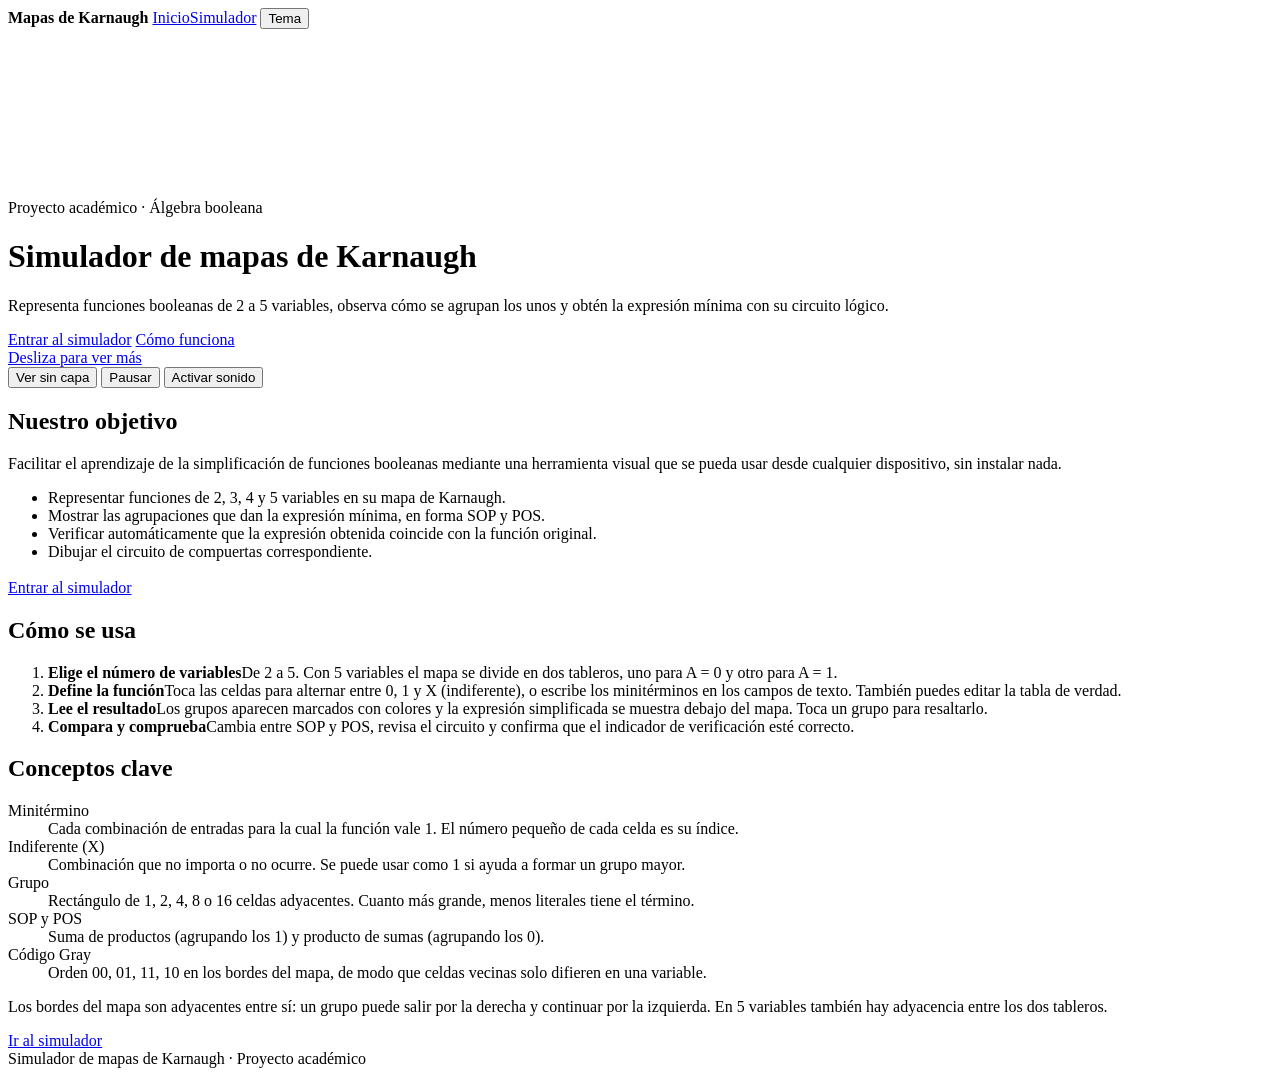
==== index.html @ 10e8f17f "Add files via upload" ====
<!DOCTYPE html>
<html lang="es" class="home">
<head>
<meta charset="utf-8">
<meta name="viewport" content="width=device-width, initial-scale=1, viewport-fit=cover">
<title>Mapas de Karnaugh · Inicio</title>
<link rel="stylesheet" href="css/estilos.css">
</head>
<body>
<div class="top"><div class="w"><nav>
 <b>Mapas de Karnaugh</b>
 <a href="index.html" aria-current="page">Inicio</a><a href="simulador.html">Simulador</a>
 <button id="th" aria-label="Cambiar entre tema claro y oscuro">Tema</button>
</nav></div></div>

<!-- ESCENARIO: la portada queda fija y la siguiente seccion la barre al desplazarse -->
<div class="stage" id="stage">
 <div class="stick">
<!-- PORTADA: video al fondo + capa semitransparente al frente -->
<header class="hero" id="hero">
 <video id="bv" class="bgv" autoplay muted loop playsinline preload="auto" aria-label="George Boole explica qué es el álgebra booleana"></video>
 <div class="veil"></div>
 <div class="hero-in w">
  <p class="eyebrow">Proyecto académico · Álgebra booleana</p>
  <h1>Simulador de mapas de Karnaugh</h1>
  <p class="lead">Representa funciones booleanas de 2 a 5 variables, observa cómo se agrupan los unos y obtén la expresión mínima con su circuito lógico.</p>
  <div class="cta">
   <a class="btn light" href="simulador.html">Entrar al simulador</a>
   <a class="btn ghost" href="#info">Cómo funciona</a>
  </div>
 </div>
 <div class="bar">
  <a class="cue" href="#info"><span>Desliza para ver más</span><i></i></a>
  <div class="ctl">
   <button class="cbtn" id="clr" aria-pressed="false">Ver sin capa</button>
   <button class="cbtn" id="pp">Pausar</button>
   <button class="cbtn" id="snd" aria-pressed="false">Activar sonido</button>
  </div>
 </div>
</header>

  <section class="wipe" id="wipe" aria-label="Nuestro objetivo">
   <div class="w"><div class="two">
  <h2>Nuestro objetivo</h2>
  <div>
   <p>Facilitar el aprendizaje de la simplificación de funciones booleanas mediante una herramienta visual que se pueda usar desde cualquier dispositivo, sin instalar nada.</p>
   <ul class="o">
    <li>Representar funciones de 2, 3, 4 y 5 variables en su mapa de Karnaugh.</li>
    <li>Mostrar las agrupaciones que dan la expresión mínima, en forma SOP y POS.</li>
    <li>Verificar automáticamente que la expresión obtenida coincide con la función original.</li>
    <li>Dibujar el circuito de compuertas correspondiente.</li>
   </ul>
   <p style="margin-top:18px"><a class="btn" href="simulador.html">Entrar al simulador</a></p>
  </div>
 </div></div>
  </section>
 </div>
</div>

<main class="w">

 <section class="b two">
  <h2>Cómo se usa</h2>
  <ol class="steps">
   <li><div><b>Elige el número de variables</b>De 2 a 5. Con 5 variables el mapa se divide en dos tableros, uno para A = 0 y otro para A = 1.</div></li>
   <li><div><b>Define la función</b>Toca las celdas para alternar entre 0, 1 y X (indiferente), o escribe los minitérminos en los campos de texto. También puedes editar la tabla de verdad.</div></li>
   <li><div><b>Lee el resultado</b>Los grupos aparecen marcados con colores y la expresión simplificada se muestra debajo del mapa. Toca un grupo para resaltarlo.</div></li>
   <li><div><b>Compara y comprueba</b>Cambia entre SOP y POS, revisa el circuito y confirma que el indicador de verificación esté correcto.</div></li>
  </ol>
 </section>

 <section class="b two">
  <h2>Conceptos clave</h2>
  <dl>
   <dt>Minitérmino</dt><dd>Cada combinación de entradas para la cual la función vale 1. El número pequeño de cada celda es su índice.</dd>
   <dt>Indiferente (X)</dt><dd>Combinación que no importa o no ocurre. Se puede usar como 1 si ayuda a formar un grupo mayor.</dd>
   <dt>Grupo</dt><dd>Rectángulo de 1, 2, 4, 8 o 16 celdas adyacentes. Cuanto más grande, menos literales tiene el término.</dd>
   <dt>SOP y POS</dt><dd>Suma de productos (agrupando los 1) y producto de sumas (agrupando los 0).</dd>
   <dt>Código Gray</dt><dd>Orden 00, 01, 11, 10 en los bordes del mapa, de modo que celdas vecinas solo difieren en una variable.</dd>
  </dl>
  <p class="note">Los bordes del mapa son adyacentes entre sí: un grupo puede salir por la derecha y continuar por la izquierda. En 5 variables también hay adyacencia entre los dos tableros.</p>
 </section>

 <section class="b">
  <a class="btn" href="simulador.html">Ir al simulador</a>
 </section>
</main>
<footer><div class="w">Simulador de mapas de Karnaugh · Proyecto académico</div></footer>
<script src="js/tema.js"></script>
<script src="js/inicio.js"></script>
</body>
</html>
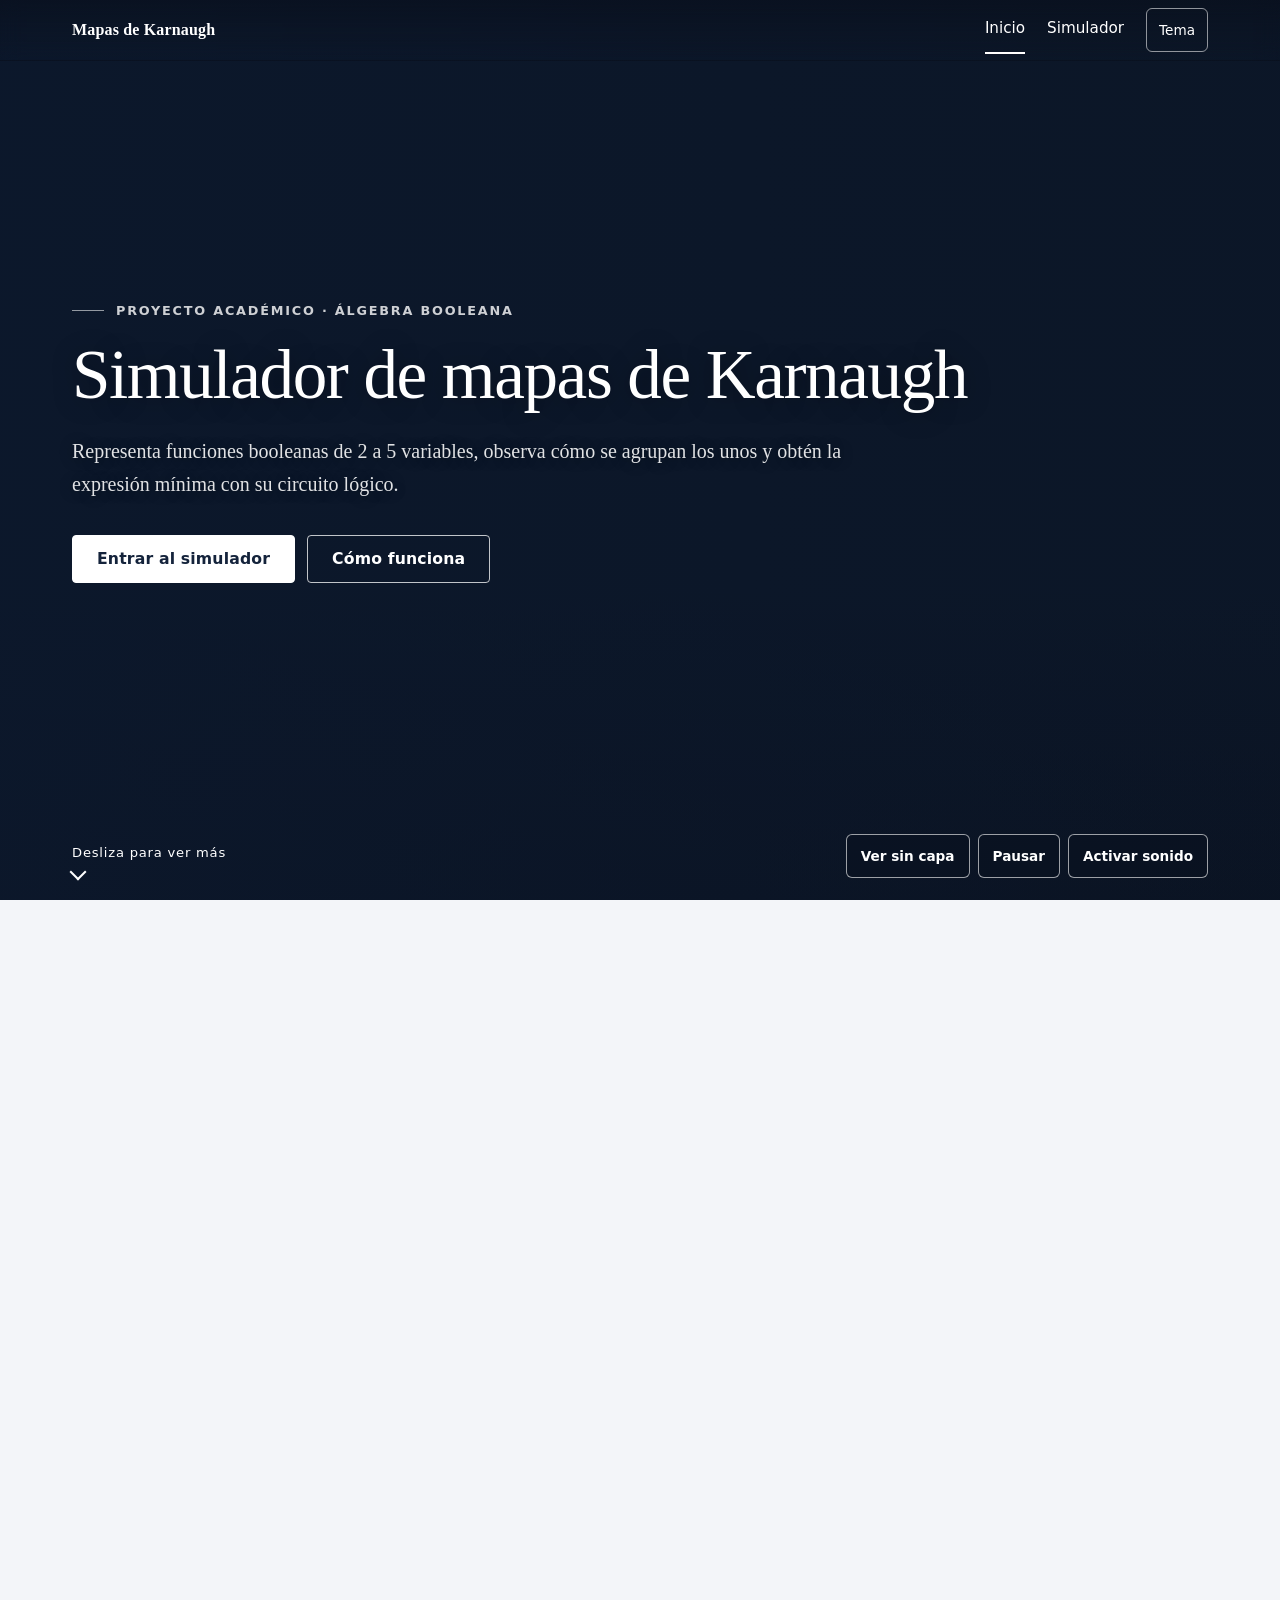
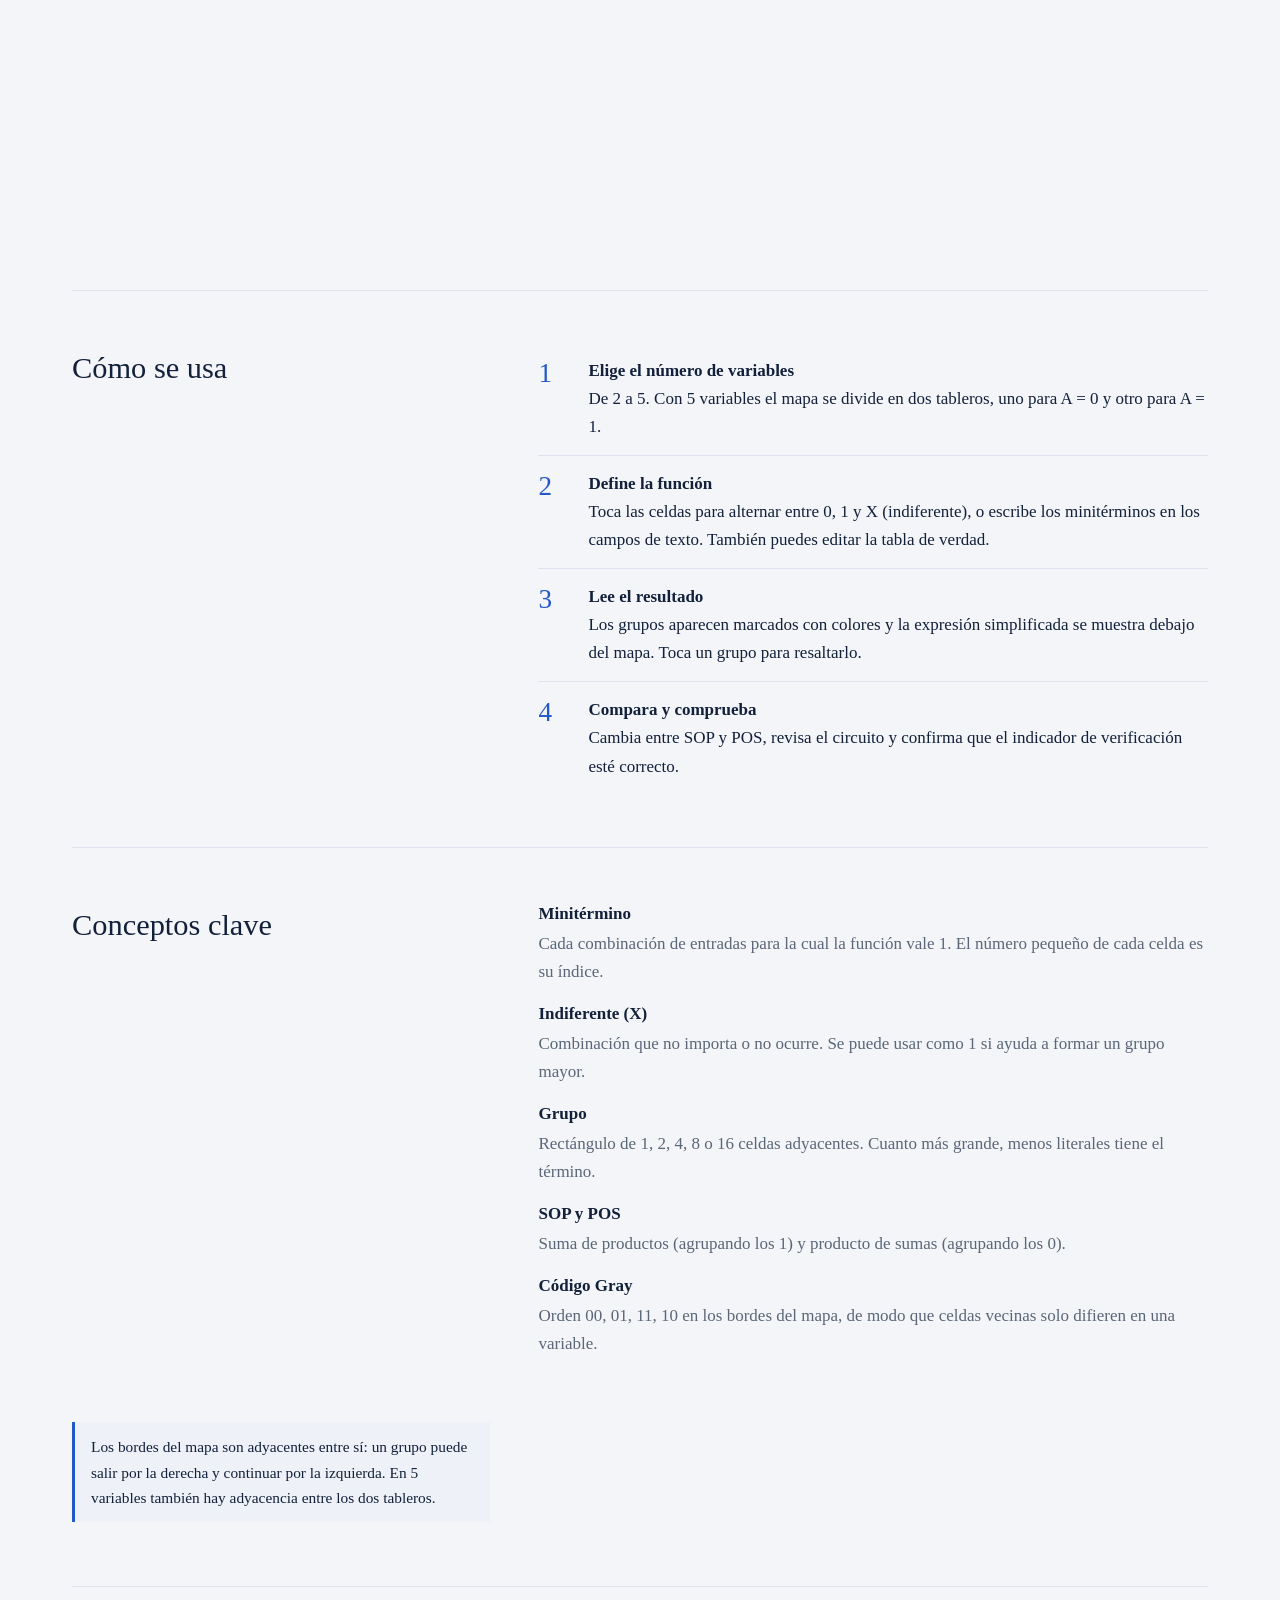
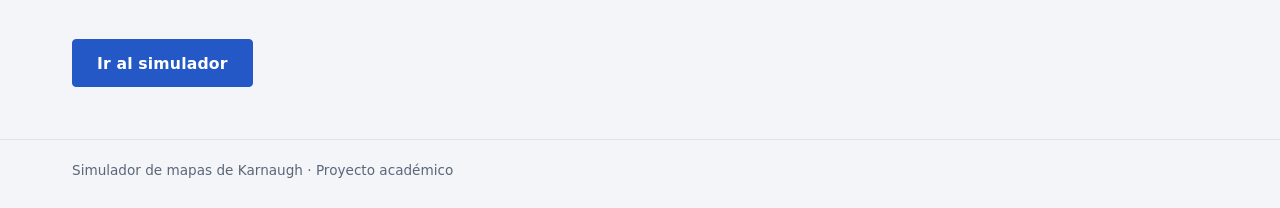
==== commit 659ca1c8: "Update index.html" ====
--- a/index.html
+++ b/index.html
@@ -4,7 +4,7 @@
 <meta charset="utf-8">
 <meta name="viewport" content="width=device-width, initial-scale=1, viewport-fit=cover">
 <title>Mapas de Karnaugh · Inicio</title>
-<link rel="stylesheet" href="css/estilos.css">
+<link rel="stylesheet" href="estilos.css">
 </head>
 <body>
 <div class="top"><div class="w"><nav>
--- a/estilos.css
+++ b/estilos.css
@@ -0,0 +1,158 @@
+:root{--bg:#f3f5f9;--card:#fff;--tx:#12203a;--mut:#5b6678;--bd:#dde2ec;--ac:#2458c7;--acx:#fff;--soft:#eef2f8;--c1:#dbe9ff;--c1t:#1b4f9c;--cx:#fdf0d2;--cxt:#8a5a00;
+box-sizing:border-box;padding-top:env(safe-area-inset-top,0px);padding-bottom:env(safe-area-inset-bottom,0px);color-scheme:light}
+@media (prefers-color-scheme:dark){:root:not([data-theme="light"]){--bg:#0a1220;--card:#101a2d;--tx:#e8ecf4;--mut:#8f9bb0;--bd:#223049;--ac:#7fb0ff;--acx:#0a1220;--soft:#16233a;--c1:#17335c;--c1t:#a9cdff;--cx:#3a3016;--cxt:#f0cf85;color-scheme:dark}}
+:root[data-theme="dark"]{--bg:#0a1220;--card:#101a2d;--tx:#e8ecf4;--mut:#8f9bb0;--bd:#223049;--ac:#7fb0ff;--acx:#0a1220;--soft:#16233a;--c1:#17335c;--c1t:#a9cdff;--cx:#3a3016;--cxt:#f0cf85;color-scheme:dark}
+*{box-sizing:border-box;-webkit-tap-highlight-color:transparent}
+html{scroll-padding-top:env(safe-area-inset-top,0px);background:var(--bg)}
+body{margin:0;color:var(--tx);font:17px/1.65 Georgia,"Times New Roman",serif}
+.sans,button,input,nav,.lbl,th,td,.k span,.chip em,.h{font-family:system-ui,-apple-system,"Segoe UI",Roboto,sans-serif}
+a{color:var(--ac)}
+.w{max-width:1200px;margin:0 auto;padding:0 clamp(16px,5vw,32px)}
+.top{border-bottom:1px solid var(--bd);position:sticky;top:0;z-index:20;background:color-mix(in srgb,var(--bg) 88%,transparent);-webkit-backdrop-filter:blur(10px);backdrop-filter:blur(10px)}
+nav{display:flex;align-items:center;gap:6px 22px;flex-wrap:wrap;min-height:60px;font-size:.95rem}
+nav b{font:700 1rem Georgia,serif;margin-right:auto;letter-spacing:.01em}
+nav a{text-decoration:none;color:var(--mut);padding:10px 0;border-bottom:2px solid transparent;min-height:44px;display:flex;align-items:center}
+nav a[aria-current=page]{color:var(--tx);border-color:var(--ac)}
+#th{min-height:44px;padding:0 12px;border:1px solid var(--bd);border-radius:6px;background:transparent;color:var(--mut);font-size:.85rem;cursor:pointer}
+.view[hidden]{display:none}
+.eyebrow{font:600 .8rem system-ui,sans-serif;letter-spacing:.14em;text-transform:uppercase;color:var(--mut);margin:0 0 14px}
+h1{font-weight:400;font-size:clamp(2rem,7vw,3.4rem);line-height:1.1;margin:0 0 20px;letter-spacing:-.02em;text-wrap:balance}
+.lead{font-size:clamp(1.05rem,2.6vw,1.25rem);color:var(--mut);margin:0 0 28px}
+.btn{display:inline-flex;align-items:center;justify-content:center;min-height:48px;padding:0 24px;border-radius:4px;letter-spacing:.01em;border:1px solid var(--ac);background:var(--ac);color:var(--acx);font:600 .98rem system-ui,sans-serif;text-decoration:none;cursor:pointer;transition:opacity .15s,background .15s,transform .15s}
+.btn:hover{opacity:.88}
+.btn.s{background:transparent;color:var(--ac)}
+section.b{border-top:1px solid var(--bd);padding:clamp(28px,6vw,52px) 0}
+h2{font-weight:400;font-size:clamp(1.4rem,4vw,1.9rem);margin:0 0 18px}
+.two{display:grid;grid-template-columns:1fr 1.6fr;gap:clamp(16px,4vw,48px)}
+@media(max-width:720px){.two{grid-template-columns:1fr}}
+.two h2{margin:0}
+p{margin:0 0 12px}
+ul.o{margin:8px 0 0;padding-left:20px}ul.o li{margin-bottom:6px}
+ol.steps{list-style:none;margin:0;padding:0;counter-reset:s}
+ol.steps li{counter-increment:s;display:grid;grid-template-columns:44px 1fr;gap:6px;padding:14px 0;border-bottom:1px solid var(--bd)}
+ol.steps li:last-child{border:0}
+ol.steps li:before{content:counter(s);font-size:1.7rem;color:var(--ac);line-height:1.2}
+ol.steps b{display:block;font-weight:700}
+dl{margin:0}dt{font-weight:700;margin-top:14px}dt:first-child{margin-top:0}dd{margin:2px 0 0;color:var(--mut)}
+.note{background:var(--soft);border-left:3px solid var(--ac);padding:12px 16px;margin-top:16px;font-size:.96rem}
+footer{border-top:1px solid var(--bd);padding:22px 0 30px;color:var(--mut);font:.85rem system-ui,sans-serif}
+/* simulador */
+.sim{padding:clamp(28px,5vw,56px) 0 72px;font-family:system-ui,-apple-system,"Segoe UI",Roboto,sans-serif}
+.sim-head{margin-bottom:32px}
+.sim-head .eyebrow{display:flex;align-items:center;gap:12px}.sim-head .eyebrow:before{content:"";width:32px;height:1px;background:currentColor;opacity:.7}
+.sim h1{font-size:clamp(1.9rem,4.6vw,2.9rem);margin:0 0 10px}
+.sim-head p:last-child{color:var(--mut);margin:0;max-width:46em;font-size:1.05rem;line-height:1.6}
+.layout{display:grid;grid-template-columns:320px minmax(0,1fr);gap:24px;align-items:start}
+@media(max-width:960px){.layout{grid-template-columns:minmax(0,1fr)}}
+.side{position:sticky;top:84px}
+@media(max-width:960px){.side{position:static}}
+.main{display:grid;grid-template-columns:minmax(0,1fr);gap:20px;min-width:0}
+.lay{min-width:0}
+.panel{background:var(--card);border:1px solid var(--bd);border-radius:14px;padding:clamp(18px,2.6vw,26px);margin:0;box-shadow:0 1px 2px rgba(10,20,40,.05),0 14px 32px -18px rgba(10,20,40,.28)}
+.ph{display:flex;justify-content:space-between;align-items:center;gap:12px;margin:0 0 18px;min-height:30px}
+.ph h2{font:700 .78rem system-ui,sans-serif;letter-spacing:.12em;text-transform:uppercase;color:var(--mut);margin:0}
+.field{margin-bottom:18px}
+.lbl{display:block;font-size:.74rem;text-transform:uppercase;letter-spacing:.1em;color:var(--mut);font-weight:700;margin:0 0 8px}
+button{font:inherit;color:inherit;cursor:pointer}
+.seg{display:flex;gap:4px;padding:4px;background:var(--soft);border-radius:10px}
+.seg button{flex:1;min-height:40px;padding:0 12px;border:0;border-radius:7px;background:transparent;font-weight:600;font-size:.93rem;color:var(--mut);transition:background .15s,color .15s}
+.seg button:hover{color:var(--tx)}
+.seg button[aria-pressed=true]{background:var(--ac);color:var(--acx);box-shadow:0 2px 6px -2px rgba(0,0,0,.35)}
+input[type=text]{width:100%;min-height:46px;padding:0 14px;border-radius:10px;border:1px solid var(--bd);background:var(--soft);color:var(--tx);font:1rem ui-monospace,Menlo,Consolas,monospace;transition:border-color .15s,box-shadow .15s}
+input[type=text]::placeholder{color:var(--mut);opacity:.7}
+input[type=text]:focus{outline:0;border-color:var(--ac);box-shadow:0 0 0 3px color-mix(in srgb,var(--ac) 25%,transparent)}
+button:focus-visible,a:focus-visible,summary:focus-visible{outline:2px solid var(--ac);outline-offset:2px}
+.act{display:grid;gap:8px;margin-top:22px;padding-top:20px;border-top:1px solid var(--bd)}
+.act button{min-height:44px;padding:0 16px;border:1px solid var(--bd);border-radius:10px;background:transparent;font:600 .92rem system-ui,sans-serif;transition:border-color .15s,background .15s}
+.act button:hover{border-color:var(--ac);background:var(--soft)}
+.act button.pri{background:var(--ac);color:var(--acx);border-color:var(--ac)}
+.act button.pri:hover{opacity:.9;background:var(--ac)}
+.mini{min-height:34px;padding:0 14px;border:1px solid var(--bd);border-radius:8px;background:transparent;font:600 .84rem system-ui,sans-serif}
+.mini:hover{border-color:var(--ac);background:var(--soft)}
+.legend{display:flex;gap:14px;font:600 .8rem system-ui,sans-serif;color:var(--mut)}
+.legend span{display:flex;align-items:center;gap:6px}
+.lg{width:14px;height:14px;border-radius:4px;border:1px solid var(--bd);background:var(--soft)}.lg.v1{background:var(--c1);border-color:var(--c1t)}.lg.vx{background:var(--cx);border-color:var(--cxt)}
+.maps{display:flex;flex-wrap:wrap;gap:28px;justify-content:center}
+.lay{flex:1 1 300px;max-width:480px}
+.lay h3{margin:0 0 10px;font:700 .8rem system-ui,sans-serif;letter-spacing:.08em;color:var(--mut);text-align:center}
+.map{display:grid;grid-template-columns:minmax(2.8rem,auto) repeat(var(--c),1fr);gap:6px}
+.h{display:flex;align-items:center;justify-content:center;font:700 .8rem ui-monospace,Menlo,monospace;color:var(--mut)}
+.c{position:relative;aspect-ratio:1;min-height:54px;border-radius:10px;border:1.5px solid var(--bd);background:var(--soft);display:flex;align-items:center;justify-content:center;padding:0;transition:opacity .2s,background .2s,transform .12s,box-shadow .15s}
+.c:hover{transform:translateY(-1px);border-color:var(--ac)}
+.c b{font:700 clamp(1.1rem,4.4vw,1.55rem) ui-monospace,Menlo,monospace}
+.c.v0 b{color:var(--mut);opacity:.45;font-weight:500}
+.c small{position:absolute;top:4px;left:7px;font:.62rem ui-monospace,monospace;color:var(--mut)}
+.c .d{position:absolute;bottom:5px;left:0;right:0;display:flex;justify-content:center;gap:3px}
+.c .d s{width:7px;height:7px;border-radius:50%}
+.c.v1{background:var(--c1);color:var(--c1t);border-color:color-mix(in srgb,var(--c1t) 35%,transparent)}.c.vx{background:var(--cx);color:var(--cxt);border-color:color-mix(in srgb,var(--cxt) 35%,transparent)}
+.c[style*="--g"]{border-color:var(--g);border-width:2px}
+.c.dim{opacity:.25}.c.lit{box-shadow:0 0 0 3px var(--g)}
+.c.pop{animation:pp .25s}@keyframes pp{50%{transform:scale(1.1)}}
+.res{font:600 clamp(1.3rem,4.4vw,2.1rem) ui-monospace,Menlo,Consolas,monospace;word-break:break-word;line-height:1.7;padding:16px 20px;background:var(--soft);border-radius:12px;border:1px solid var(--bd)}
+i.o{font-style:normal;text-decoration:overline;text-decoration-thickness:2px}
+.chips{display:flex;flex-wrap:wrap;gap:8px;margin-top:14px}
+.chip{display:flex;align-items:center;gap:8px;min-height:38px;padding:0 14px;border-radius:999px;border:1.5px solid var(--bd);background:transparent;font:600 .95rem ui-monospace,monospace;transition:background .15s}
+.chip:hover{background:var(--soft)}
+.chip[aria-pressed=true]{border-color:var(--g);background:var(--soft)}
+.chip em{font-style:normal;font:.72rem system-ui,sans-serif;color:var(--mut)}
+.dot{width:11px;height:11px;border-radius:50%;flex:none}
+.st{display:grid;grid-template-columns:repeat(auto-fit,minmax(96px,1fr));gap:10px;margin-top:20px}
+.k{padding:12px 10px;border-radius:12px;text-align:center;background:var(--soft)}
+.k b{display:block;font:700 1.4rem ui-monospace,monospace}
+.k span{font-size:.68rem;text-transform:uppercase;letter-spacing:.09em;color:var(--mut);font-weight:600}
+.k.ok b{color:#2e9e5b}.k.bad b{color:#d4503f}
+.cir{overflow-x:auto}.cir svg{display:block;min-width:540px;margin:0 auto;max-width:100%;height:auto}
+.w0{fill:none;stroke-width:2;stroke-linecap:round;stroke-linejoin:round}
+.w0.b{stroke:var(--bd);stroke-width:1.5}.w0.g{fill:var(--soft)}
+.t{fill:var(--tx);font:700 14px ui-monospace,monospace}.dt{fill:var(--tx)}.bb{fill:var(--card);stroke:var(--tx);stroke-width:1.5}
+details summary{cursor:pointer;font:700 .78rem system-ui,sans-serif;letter-spacing:.12em;text-transform:uppercase;color:var(--mut);min-height:30px;display:flex;align-items:center}
+details[open] summary{margin-bottom:16px}
+.tw{overflow:auto;max-height:420px;border:1px solid var(--bd);border-radius:10px}
+table{border-collapse:collapse;width:100%;font:.9rem ui-monospace,Menlo,monospace;text-align:center}
+th,td{padding:5px 10px;border-bottom:1px solid var(--bd)}th{position:sticky;top:0;background:var(--soft)}
+td button{min-width:44px;min-height:34px;border-radius:7px;border:1px solid var(--bd);background:var(--bg);font:700 .95rem ui-monospace,monospace}
+td button.v1{background:var(--c1);color:var(--c1t)}td button.vx{background:var(--cx);color:var(--cxt)}
+.hint{color:var(--mut);font:.86rem/1.5 system-ui,sans-serif;margin:16px 0 0}
+
+/* ============ PORTADA CON VIDEO Y BARRIDO (solo index.html) ============ */
+html{scroll-behavior:smooth}
+html.home{padding-top:0;padding-bottom:0}
+.home .top{position:fixed;left:0;right:0;top:0;z-index:20;padding-top:env(safe-area-inset-top,0px);border-bottom:1px solid transparent;background:linear-gradient(rgba(8,14,26,.55),transparent);transition:background .3s,border-color .3s}
+.home .top nav b,.home .top nav a,.home .top #th{color:#fff}
+.home .top nav a[aria-current=page]{border-color:#fff}
+.home .top #th{border-color:rgba(255,255,255,.55)}
+.home .top.solid{background:var(--bg);border-color:var(--bd)}
+.home .top.solid nav b{color:var(--tx)}.home .top.solid nav a{color:var(--mut)}
+.home .top.solid nav a[aria-current=page]{color:var(--tx);border-color:var(--ac)}
+.home .top.solid #th{color:var(--mut);border-color:var(--bd)}
+.stage{position:relative;height:210vh;height:210svh}
+.stick{position:sticky;top:0;height:100vh;height:100svh;overflow:hidden}
+.hero{position:absolute;inset:0;isolation:isolate;overflow:hidden;display:flex;align-items:center;background:#0c1626;color:#fff}
+.bgv{position:absolute;inset:0;width:100%;height:100%;object-fit:cover;object-position:center;z-index:-3}
+.veil{position:absolute;inset:0;z-index:-2;transition:opacity .6s;background:linear-gradient(90deg,rgba(12,24,44,.85) 0%,rgba(12,24,44,.55) 50%,rgba(12,24,44,.25) 100%),linear-gradient(0deg,rgba(8,14,26,.5),transparent 35%)}
+@media(max-width:720px){.veil{background:linear-gradient(0deg,rgba(12,24,44,.9) 0%,rgba(12,24,44,.6) 55%,rgba(12,24,44,.35) 100%)}}
+.hero.clear .veil{opacity:.04}
+.hero-in{width:100%;padding-top:calc(96px + env(safe-area-inset-top,0px));padding-bottom:calc(110px + env(safe-area-inset-bottom,0px));transition:opacity .5s,transform .5s}
+.hero.clear .hero-in{opacity:0;transform:translateY(12px);pointer-events:none}
+.hero .eyebrow{color:rgba(255,255,255,.8);display:flex;align-items:center;gap:12px;margin-bottom:20px}
+.hero .eyebrow:before{content:"";width:32px;height:1px;background:currentColor;opacity:.7}
+.hero h1{max-width:none;font-size:clamp(2.2rem,5.4vw,4.4rem);line-height:1.08;margin-bottom:22px;text-shadow:0 2px 24px rgba(0,0,0,.35)}
+.hero .lead{color:rgba(255,255,255,.88);max-width:40em;margin-bottom:34px;text-shadow:0 1px 14px rgba(0,0,0,.4)}
+.cta{display:flex;flex-wrap:wrap;gap:12px}
+.btn.light{background:#fff;color:#14233b;border-color:#fff}
+.btn.ghost{background:transparent;color:#fff;border-color:rgba(255,255,255,.75)}
+.btn.ghost:hover{background:rgba(255,255,255,.12);opacity:1}
+.bar{position:absolute;left:0;right:0;bottom:0;display:flex;justify-content:space-between;align-items:flex-end;flex-wrap:wrap;gap:12px;--m:clamp(16px,5vw,32px);--e:max(var(--m),calc((100% - 1200px)/2 + var(--m)));padding:0 var(--e) calc(22px + env(safe-area-inset-bottom,0px)) var(--e)}
+.cue{display:flex;flex-direction:column;align-items:flex-start;gap:6px;color:#fff;text-decoration:none;font:.82rem system-ui,sans-serif;letter-spacing:.06em;min-height:44px;justify-content:flex-end}
+.cue i{width:12px;height:12px;border-right:2px solid #fff;border-bottom:2px solid #fff;transform:rotate(45deg);animation:cue 1.8s ease-in-out infinite}
+@keyframes cue{50%{transform:translateY(6px) rotate(45deg)}}
+.ctl{display:flex;flex-wrap:wrap;gap:8px}
+.cbtn{min-height:44px;padding:0 14px;border:1px solid rgba(255,255,255,.6);border-radius:6px;background:rgba(10,18,32,.55);color:#fff;font:600 .85rem system-ui,sans-serif;cursor:pointer}
+.cbtn:hover{background:rgba(10,18,32,.8)}
+.hero.novideo .ctl{display:none}
+.wipe{position:absolute;inset:0;z-index:5;display:flex;align-items:center;background:var(--bg);color:var(--tx);padding:calc(70px + env(safe-area-inset-top,0px)) 0 24px;
+ -webkit-clip-path:polygon(0 0,var(--w,0%) 0,calc(var(--w,0%) - 18%) 100%,0 100%);
+ clip-path:polygon(0 0,var(--w,0%) 0,calc(var(--w,0%) - 18%) 100%,0 100%);will-change:clip-path}
+.wipe .w{width:100%}
+@media (prefers-reduced-motion:reduce){html{scroll-behavior:auto}.cue i{animation:none}}
+@media(max-width:480px){nav{gap:6px 14px;flex-wrap:nowrap}nav b{font-size:.9rem}#th{padding:0 10px}.hero .eyebrow{letter-spacing:.08em;font-size:.72rem}.hero .eyebrow:before{width:20px}.btn{width:100%}.cta{width:100%}}
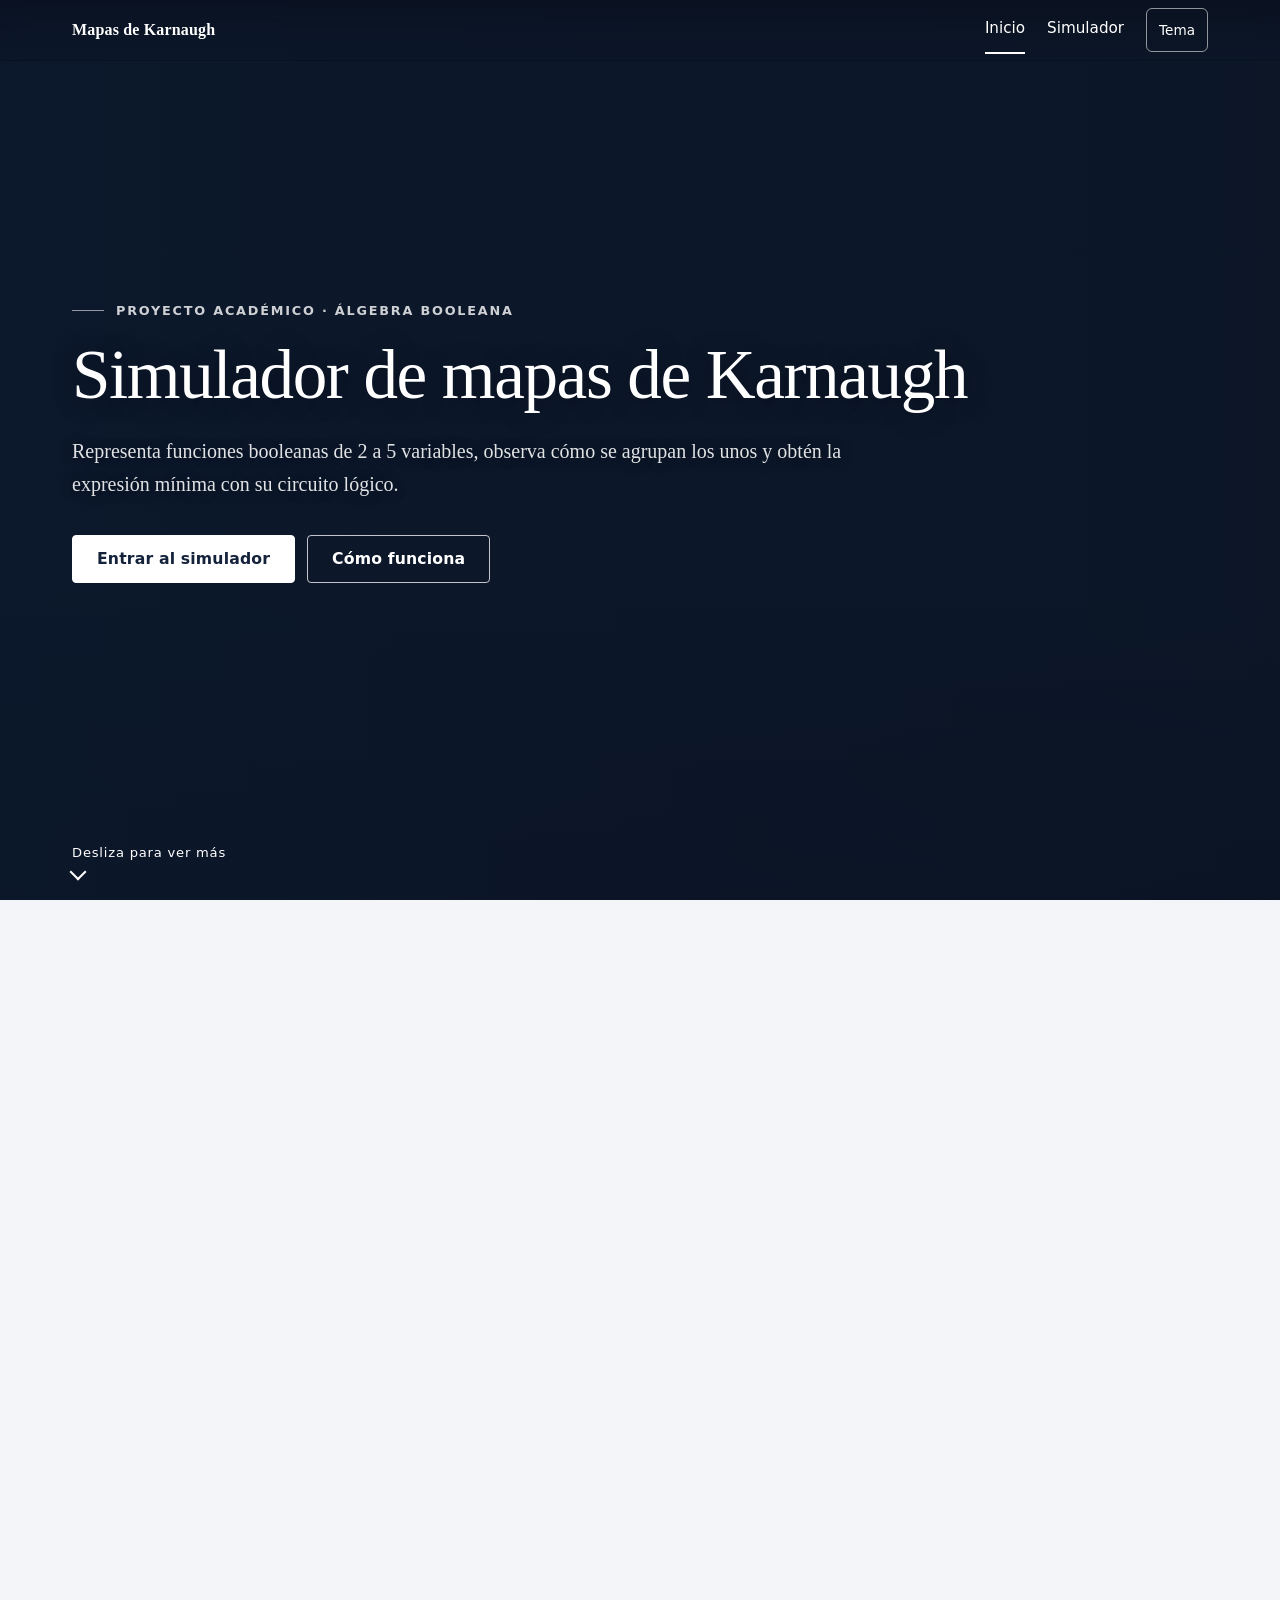
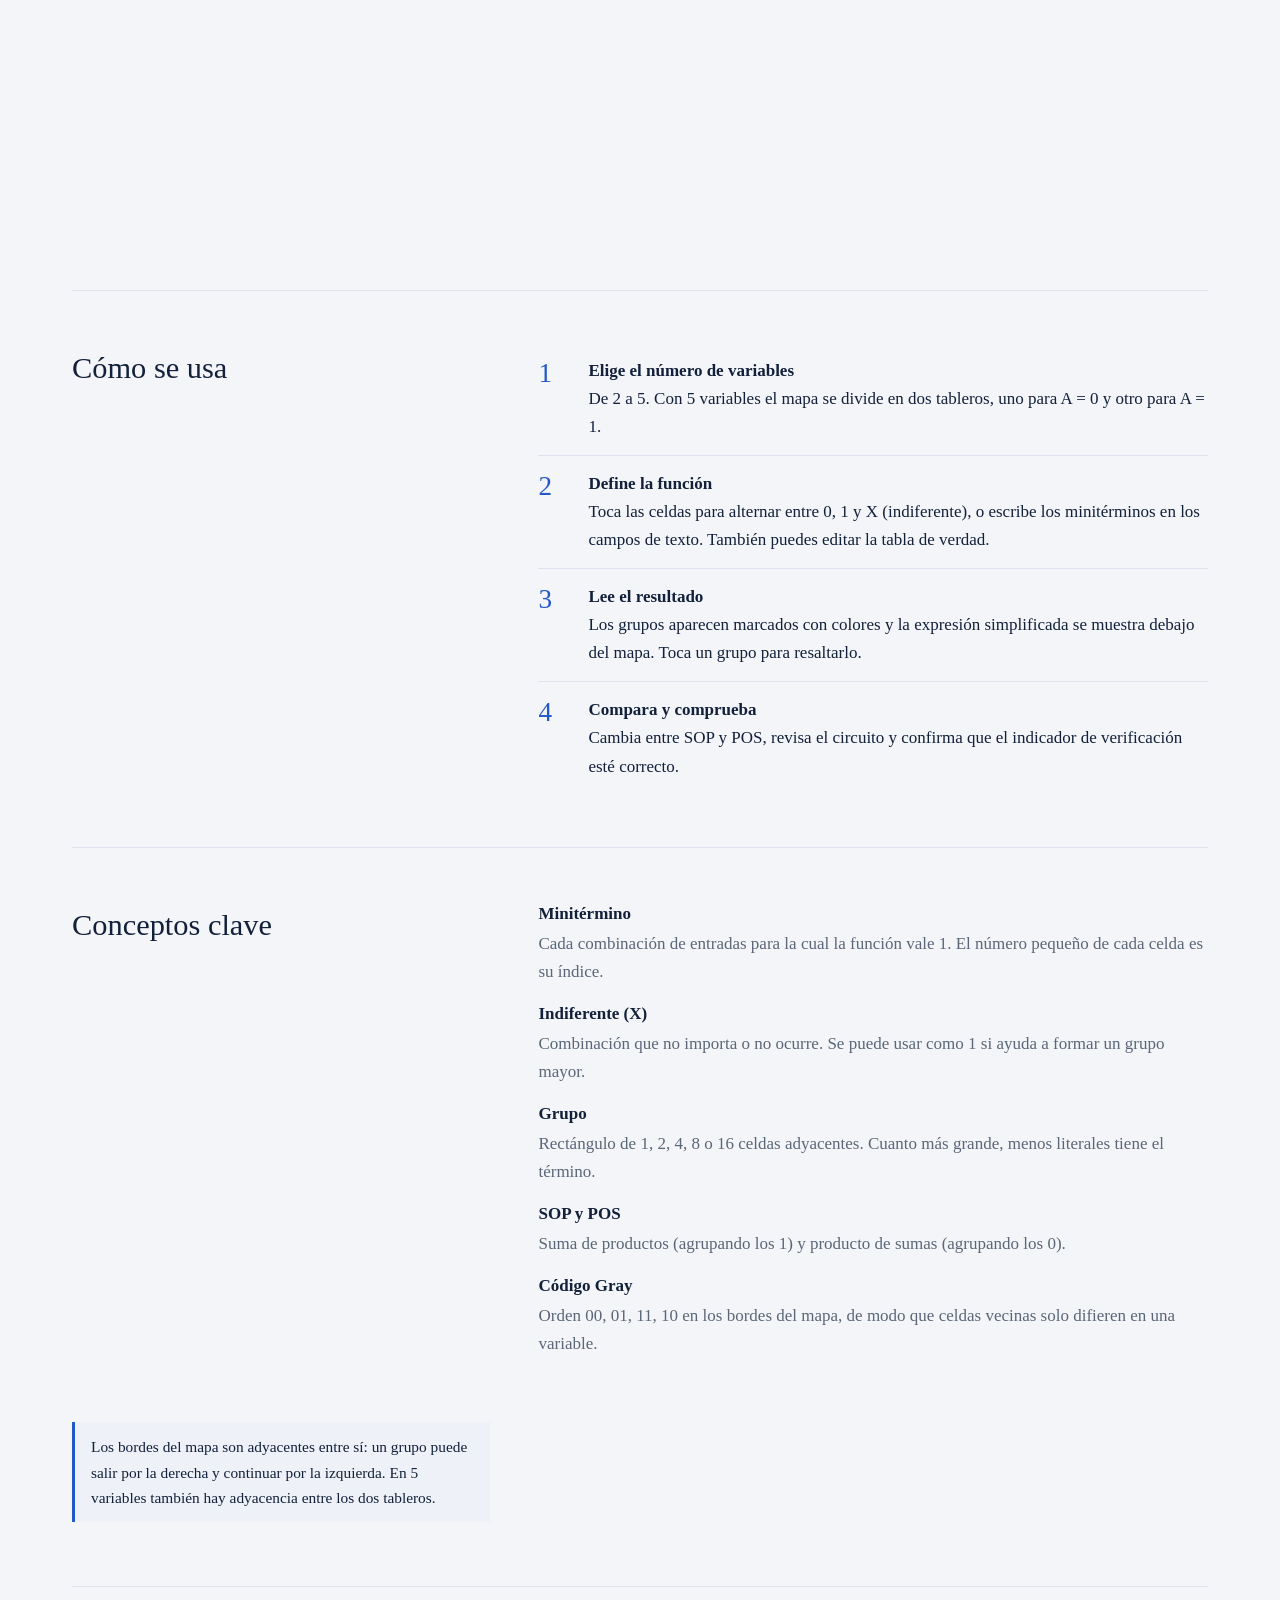
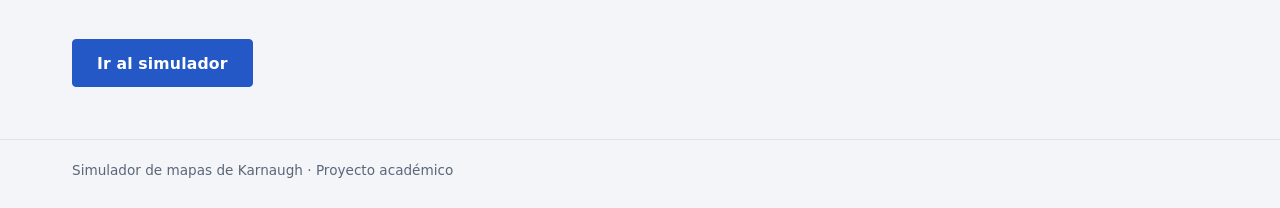
==== commit 85824bec: "Update index.html" ====
--- a/index.html
+++ b/index.html
@@ -86,7 +86,7 @@
  </section>
 </main>
 <footer><div class="w">Simulador de mapas de Karnaugh · Proyecto académico</div></footer>
-<script src="js/tema.js"></script>
-<script src="js/inicio.js"></script>
+<script src="tema.js"></script>
+<script src="inicio.js"></script>
 </body>
 </html>
